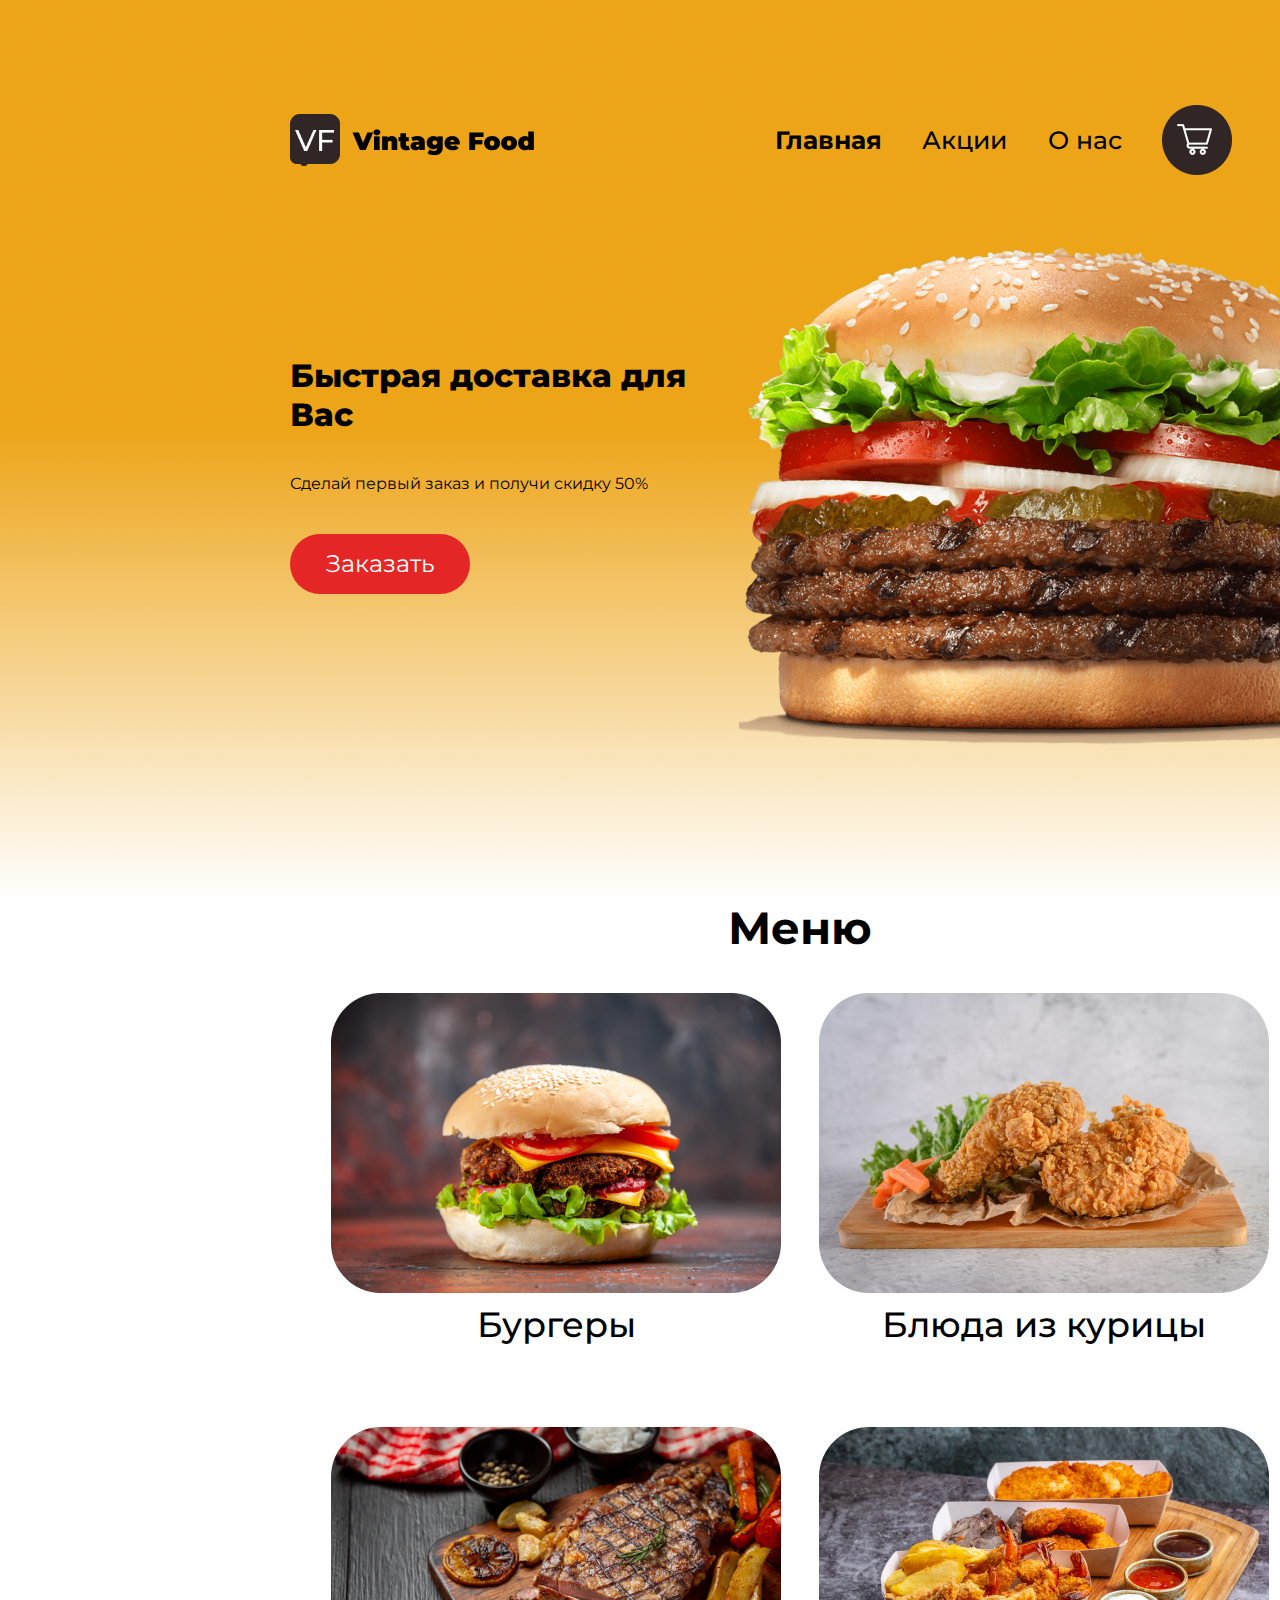
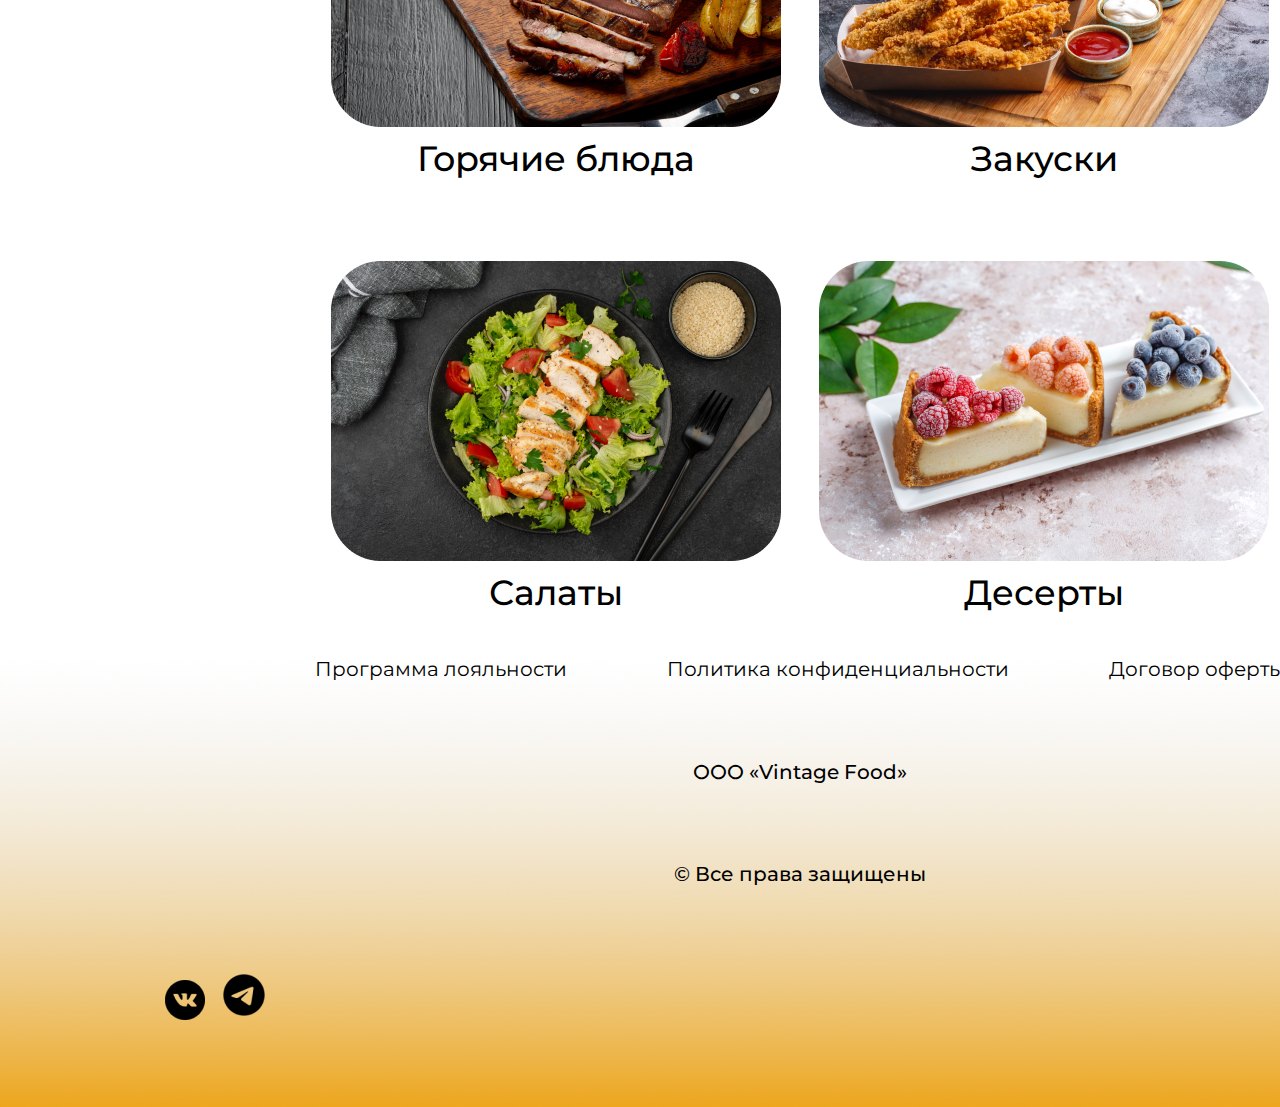
==== burger/index.html @ 6edce4bc "burger" ====
<!DOCTYPE html>
<html lang="en">
<head>
    <meta charset="UTF-8">
    <meta name="viewport" content="width=device-width, initial-scale=1.0">
    <title>Бургерная</title>
    <link rel="stylesheet" href="style.css">
    <link rel="preconnect" href="https://fonts.googleapis.com">
    <link rel="preconnect" href="https://fonts.gstatic.com" crossorigin>
    <link href="https://fonts.googleapis.com/css2?family=Montserrat:ital,wght@0,100..900;1,100..900&display=swap" rel="stylesheet">
</head>
<body>
    <header>
        <nav>
            <img src="media/logo.png" alt="Логотип">
            <a id="this" href="">Главная</a>
            <a href="">Акции</a>
            <a href="">О нас</a>
            <button class="basket"></button>
        </nav>
        <div class="burger">
            <div class="preview">
                <p id="order">Быстрая доставка для Вас</p>
                <p>Сделай первый заказ и получи скидку 50%</p>
                <button>Заказать</button>
            </div>
            <img src="media/burger.png" alt="Бургер">
        </div>
    </header>
    <main>
        <h1>Меню</h1>
        <article>
            <img src="media/1.png" alt="1">
            <p>Бургеры</p>
        </article>
        <article>
            <img src="media/2.png" alt="2">
            <p>Блюда из курицы</p>
        </article>
        <article>
            <img src="media/3.png" alt="3">
            <p>Горячие блюда</p>
        </article>
        <article>
            <img src="media/4.png" alt="4">
            <p>Закуски</p>
        </article>
        <article>
            <img src="media/5.png" alt="5">
            <p>Салаты</p>
        </article>
        <article>
            <img src="media/6.png" alt="6">
            <p>Десерты</p>
        </article>
    </main>
    <footer>
        <div class="footer-nav">
            <a href="" class="1">Программа лояльности</a>
            <a href="" class="1">Политика конфиденциальности</a>
            <a href="" class="1">Договор оферты</a>
        </div>
        <p>ООО «Vintage Food»</p>
        <p>&copy; Все права защищены</p>
        <div>
            <img src="media/vk.png" alt="vk">
            <img src="media/tg.png" alt="tg">
        </div>
    </footer>
</body>
</html>
---- burger/style.css ----
* {
    margin: 0;
    padding: 0;
    box-sizing: border-box;
    font-family: 'Montserrat', sans-serif;
}

#this {
    font-weight: 700;
    margin-left: 200px;
}


header {
    width: 100%;
    height: 900px;
    background: url("media/header.png");
    padding: 0px 160px;
    min-width: 1600px;
}

nav {
    display: flex;
    justify-content: space-between;
    align-items: center;
    padding: 105px 208px 0px 130px;
}

.basket {
    width: 70px;
    height: 70px;
    background: url("media/trash.png");
    border: none;
}

nav a {
    font-size: 25px;
    font-weight: 500;
    line-height: 30.48px;
}

a {
    text-decoration: none;
    color: black;
}

.burger {
    display: flex;
    justify-content: space-between;
    align-items: center;
    padding: 0px 58px 0px 130px;
}

.preview {
    display: flex;
    flex-direction: column;
    gap: 40px;
    font-size: 16px;
    font-weight: 400;
    line-height: 19.5px;
}

.preview button{
    width: 180px;
    height: 60px;
    border-radius: 50px;
    color: white;
    background-color: #E52626;
    border: none;
    font-size: 24px;
    font-weight: 400;
    line-height: 29.26px;
}

#order {
    font-size: 32px;
    font-weight: 800;
    line-height: 39px;
}

main {
    display: flex;
    gap: 38px;
    flex-wrap: wrap;
    justify-content: center;
    padding: 0px 160px 0px 160px;
    min-width: 1600px;
    background: url("media/main.png");
}

main h1{
    font-size: 45px;
    font-weight: 700;
    width: 100%;
    text-align: center;
}

article {
    width: 450px;
    height: 350px;
    border-radius: 50px 0px 0px 0px;
    margin-bottom: 46px;
}

article p{
    font-size: 35px;
    font-weight: 500;
    line-height: 42.67px;
    text-align: center;
    margin-top: 7px;
}

footer {
    display: flex;
    justify-content: space-between;
    flex-wrap: wrap;
    padding: 0px 160px;
    min-width: 1600px;
    height: 450px;
    background: url("media/footer.png");
}

footer p{
    font-weight: 500;
    font-size: 20px;
    width: 100%;
    text-align: center;
}

footer a{
    font-weight: 400;
    font-size: 20px;
}

.footer-nav {
    display: flex;
    justify-content: center;
    gap: 100px;
    width: 100%;
}
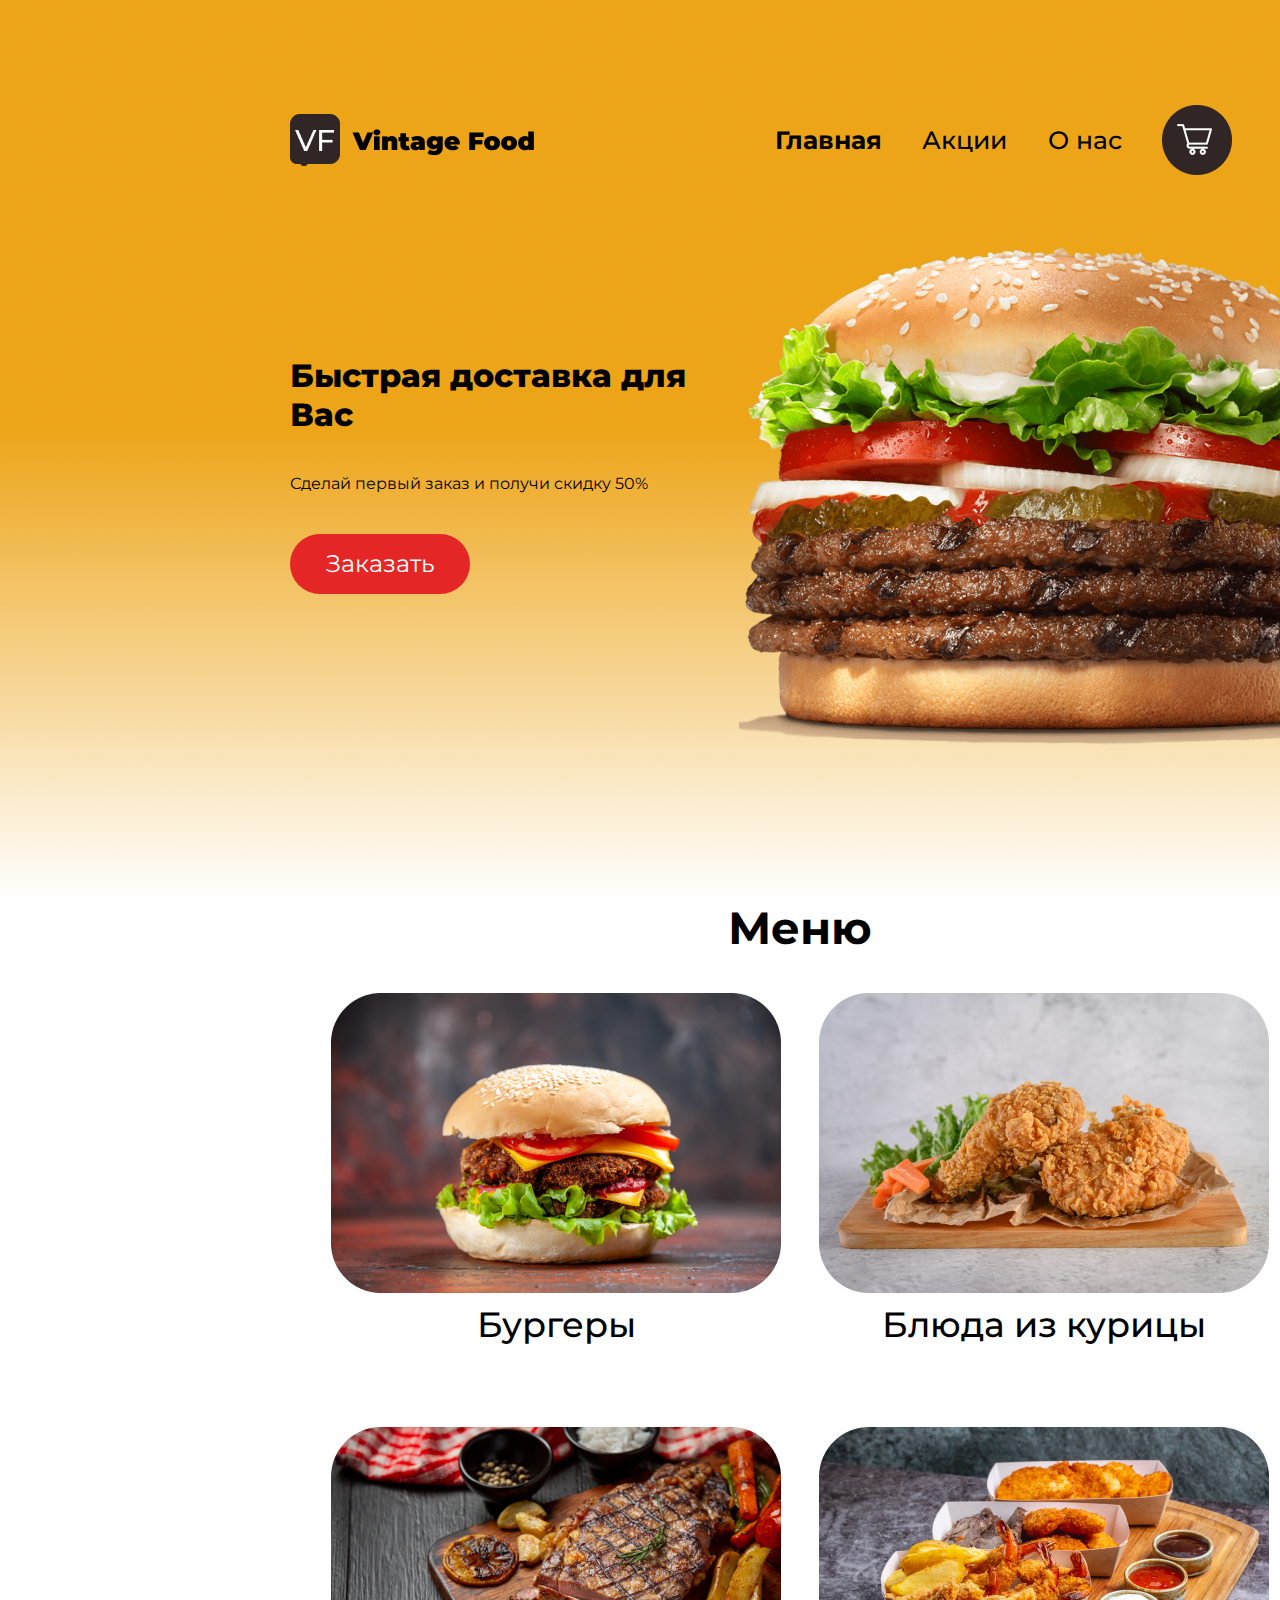
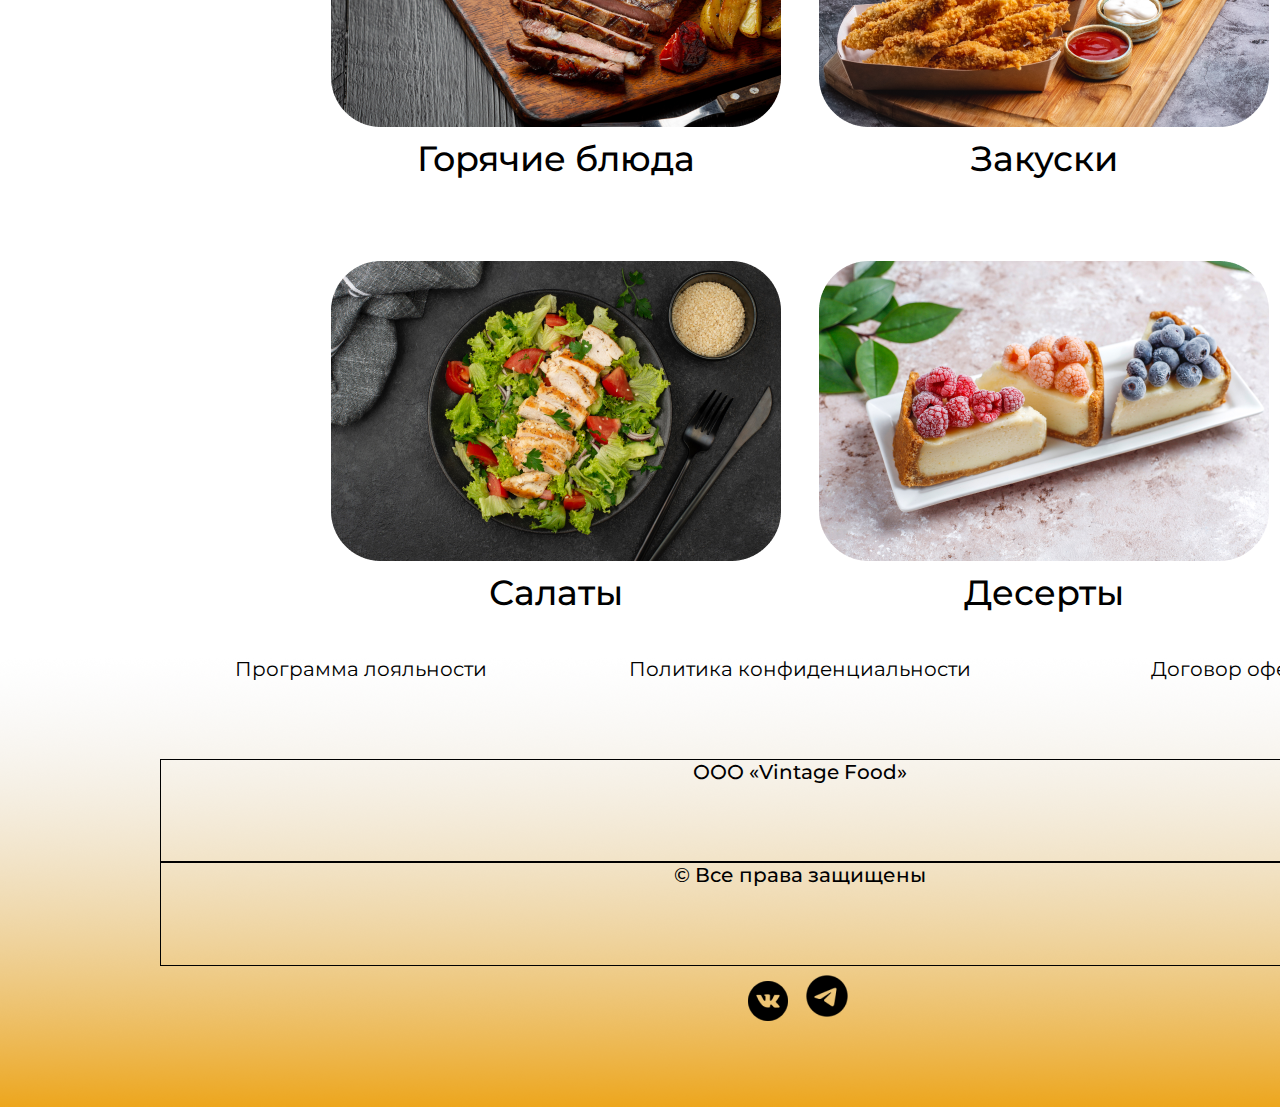
==== commit 9b367305: "3lab" ====
--- a/burger/index.html
+++ b/burger/index.html
@@ -56,9 +56,9 @@
     </main>
     <footer>
         <div class="footer-nav">
-            <a href="" class="1">Программа лояльности</a>
-            <a href="" class="1">Политика конфиденциальности</a>
-            <a href="" class="1">Договор оферты</a>
+            <a href="">Программа лояльности</a>
+            <a href="">Политика конфиденциальности</a>
+            <a href="" id="aright">Договор оферты</a>
         </div>
         <p>ООО «Vintage Food»</p>
         <p>&copy; Все права защищены</p>
--- a/burger/style.css
+++ b/burger/style.css
@@ -112,8 +112,8 @@
 
 footer {
     display: flex;
-    justify-content: space-between;
     flex-wrap: wrap;
+    justify-content: center;
     padding: 0px 160px;
     min-width: 1600px;
     height: 450px;
@@ -125,16 +125,21 @@
     font-size: 20px;
     width: 100%;
     text-align: center;
+    border: 1px solid black;
+    padding: 0;
 }
 
 footer a{
     font-weight: 400;
     font-size: 20px;
+    width: 339px;
+    width: 450px;
+    text-align: center;
 }
 
 .footer-nav {
     display: flex;
     justify-content: center;
-    gap: 100px;
+    gap: 38px;
     width: 100%;
-}+}
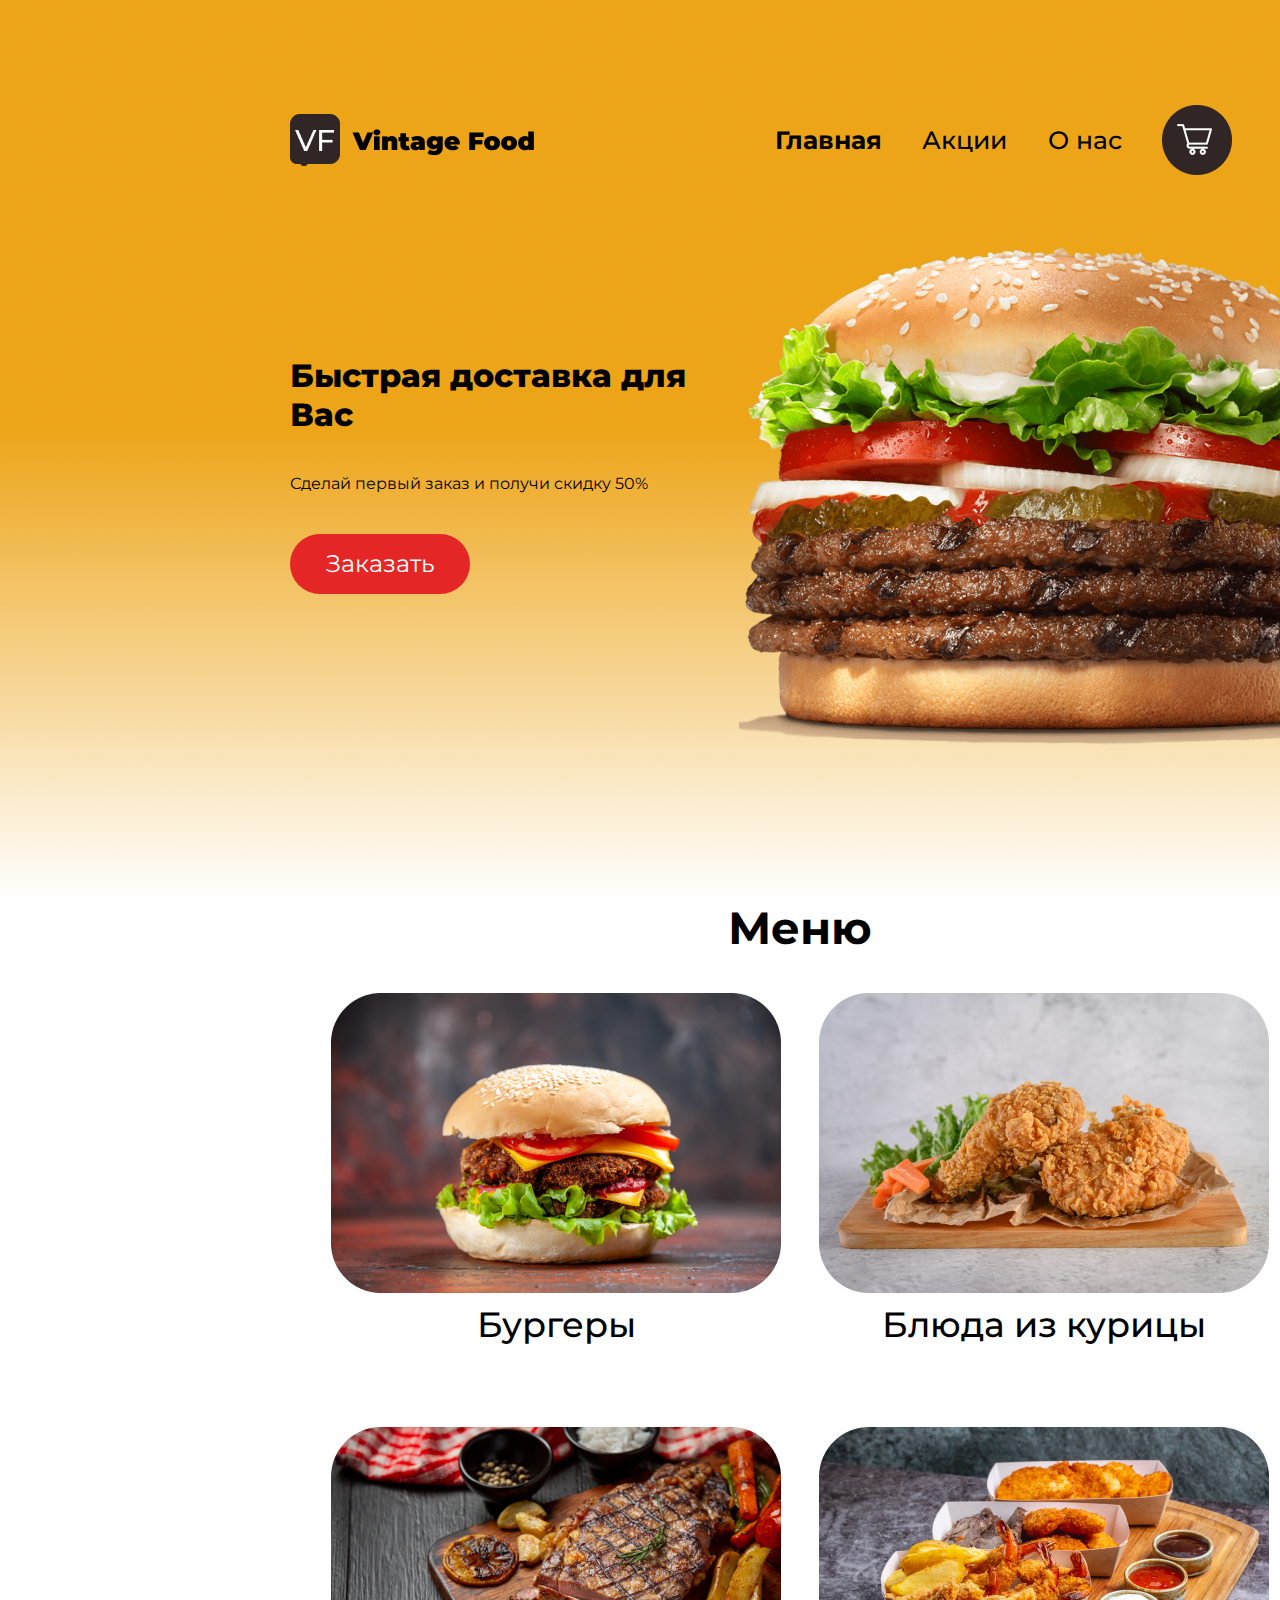
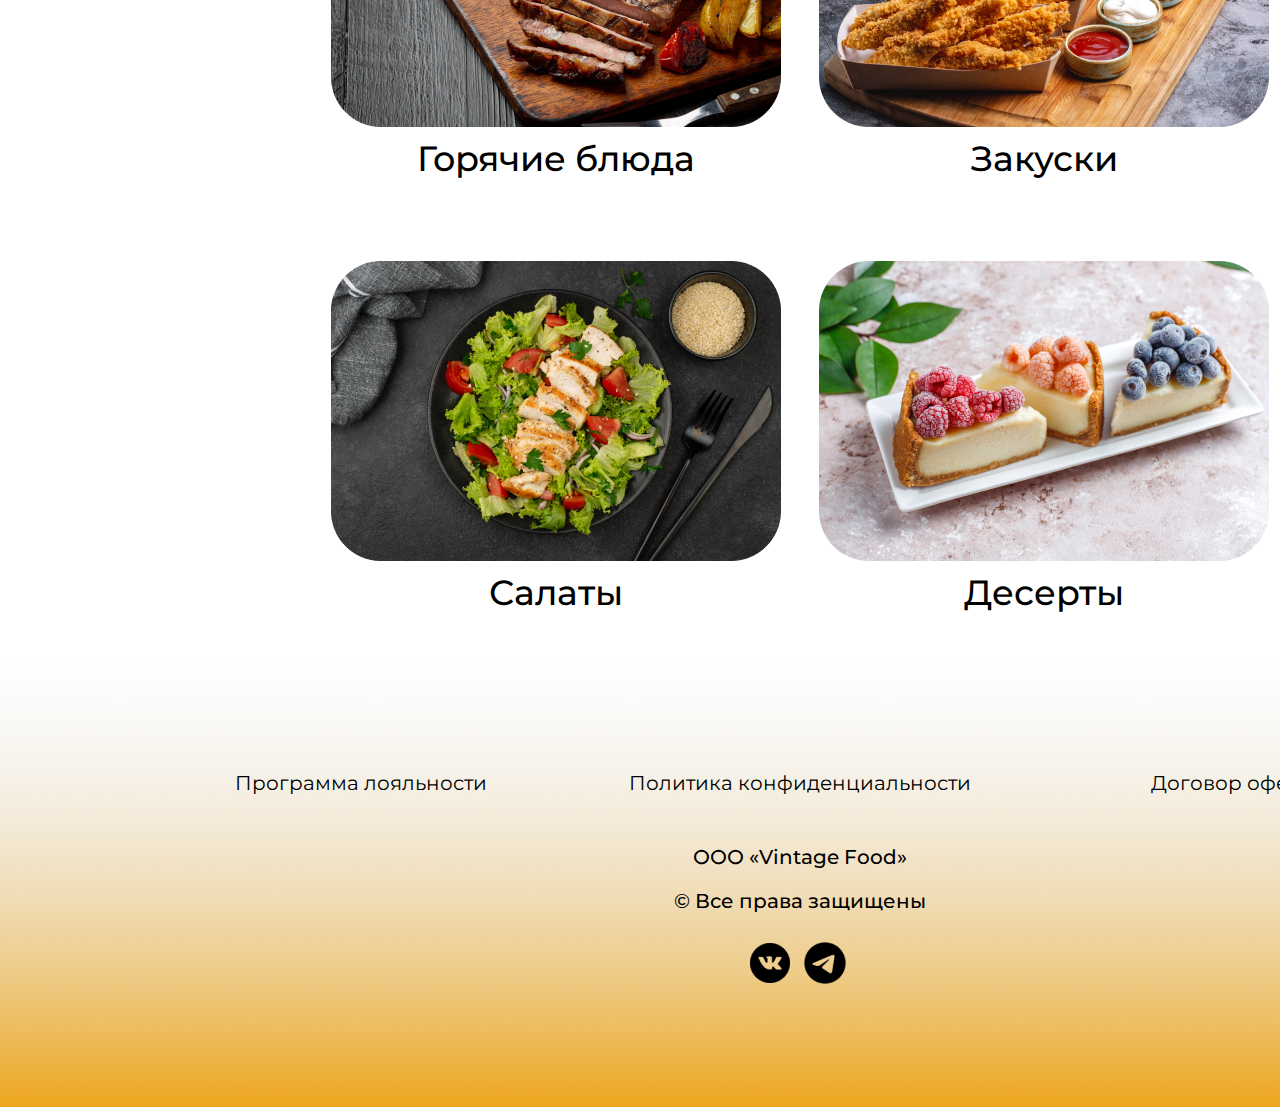
==== commit 0e40ac45: "final burger" ====
--- a/burger/index.html
+++ b/burger/index.html
@@ -62,7 +62,7 @@
         </div>
         <p>ООО «Vintage Food»</p>
         <p>&copy; Все права защищены</p>
-        <div>
+        <div class="vktg">
             <img src="media/vk.png" alt="vk">
             <img src="media/tg.png" alt="tg">
         </div>
--- a/burger/style.css
+++ b/burger/style.css
@@ -113,7 +113,9 @@
 footer {
     display: flex;
     flex-wrap: wrap;
+    flex-direction: column;
     justify-content: center;
+    align-items: center;
     padding: 0px 160px;
     min-width: 1600px;
     height: 450px;
@@ -125,8 +127,8 @@
     font-size: 20px;
     width: 100%;
     text-align: center;
-    border: 1px solid black;
     padding: 0;
+    margin-bottom: 20px;
 }
 
 footer a{
@@ -142,4 +144,11 @@
     justify-content: center;
     gap: 38px;
     width: 100%;
+    margin-bottom: 50px;
 }
+
+.vktg {
+    height: 60px;
+    display: flex;
+    align-items: center;
+}